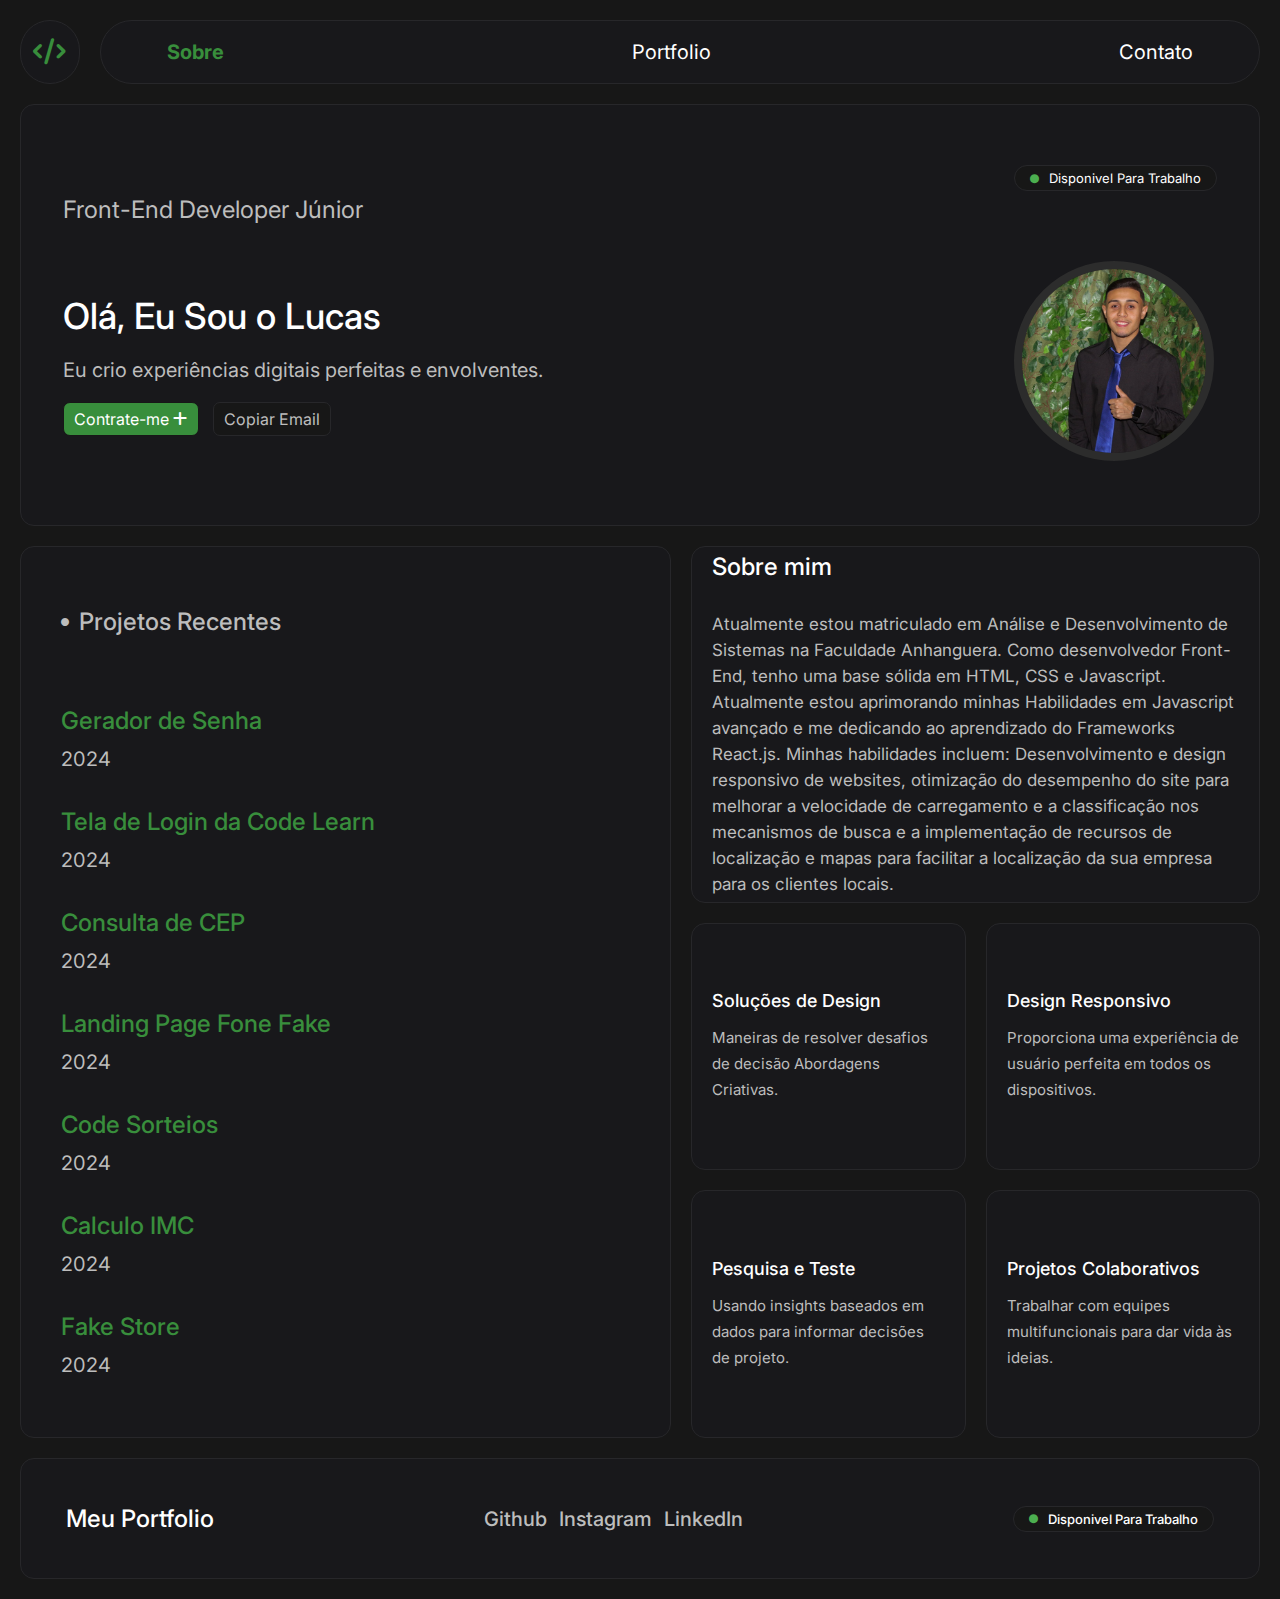
==== index.html @ e912351b "mudança no texto" ====
<!DOCTYPE html>
<html lang="pt-BR">
<head>
    <meta charset="UTF-8">
    <meta name="viewport" content="width=device-width, initial-scale=1.0">
    <link rel="stylesheet" href="https://cdnjs.cloudflare.com/ajax/libs/font-awesome/6.5.2/css/all.min.css"/>
    <link rel="stylesheet" href="./assets/Css/style.css"/>
    <title>Portfolio #01 | Lucas Oliveira</title>
</head>
<body>
    <nav>
        <div class="logo">
            <i class="fa-solid fa-code"></i>
        </div>
        <div class="links">
            <a href="#area-sobre" class="active">Sobre</a>
            <a href="#area-trabalho">Portfolio</a>
            <a href="#area-contato">Contato</a>
        </div>
    </nav>

    <div class="about">
        <div class="left">
            <h3>Front-End Developer Júnior</h3>
            <div class="info">
                <h2>Olá, Eu Sou o Lucas</h2>
                <p>Eu crio experiências digitais perfeitas e envolventes.</p>
            <div class="buttons">
                <button class="hire"><a href="./contato.html">
                    Contrate-me <i class="fa-solid fa-plus"></i>
                </a>
                </button>
                <button class="email" id="btn-copiar">Copiar Email</button>
                
                </div>
            </div>
        </div>
        <div class="right">
            <a href="https://wa.me/5511954993461" class="online"><i class="fa-solid fa-circle"></i>
            Disponivel Para Trabalho</a>
            <img src="./assets/imagens/Foto de Perfil.jpeg"/>
        </div>
    </div>

    <div class="works" id="area-trabalho">
        <div class="left">
            <h3><i class="fa-solid fa-circle"></i>
            Projetos Recentes</h3>
            <div class="works-list">
                <div class="item">
                    <div class="work-info">
                        <a href="https://geradordesenha.site/" class="active">Gerador de Senha</a>
                        <p>2024</p>
                    </div>
                    
                </div>
                <div class="item">
                    <div class="work-info">
                        <a href="https://lucasoliveira52.github.io/Tela-de-login-Code-Learn/" class="active">Tela de Login da Code Learn</a>
                        <p>2024</p>
                    </div>
                    
                </div>
                <div class="item">
                    <div class="work-info">
                        <a href="https://lucasoliveira52.github.io/Consulta-de-CEP/" class="active">Consulta de CEP</a>
                        <p>2024</p>
                    </div>

                </div>
                <div class="item">
                    <div class="work-info">
                        <a href="https://lucasoliveira52.github.io/FoneFake-LandingPage/" class="active">Landing Page Fone Fake</a>
                        <p>2024</p>
                    </div>
                    
                </div>
                <div class="item">
                    <div class="work-info">
                        <a href="https://lucasoliveira52.github.io/CodeSorteios/" class="active">Code Sorteios</a>
                        <p>2024</p>
                    </div>
                    
                </div>
                <div class="item">
                    <div class="work-info">
                        <a href="https://lucasoliveira52.github.io/Calculo-IMC/" class="active">Calculo IMC</a>
                        <p>2024</p>
                    </div>
                    
                </div>
                <div class="item">
                    <div class="work-info">
                        <a href="https://lucasoliveira52.github.io/Fake-Store/" class="active">Fake Store</a>
                        <p>2024</p>
                    </div>
                    
                </div>
                


            </div>
        </div>
        <div class="right">
            <div class="item" id="area-sobre">
                <a href="">Sobre mim</a>
                <p>Atualmente estou matriculado em Análise e 
                    Desenvolvimento de Sistemas na Faculdade 
                    Anhanguera. Como desenvolvedor Front-End, 
                    tenho uma base sólida em HTML, CSS e 
                    Javascript. Atualmente estou aprimorando 
                    minhas Habilidades em Javascript avançado
                     e me dedicando ao aprendizado
                      do Frameworks React.js.
                    Minhas habilidades incluem: Desenvolvimento 
                    e design responsivo de websites, 
                    otimização do desempenho do site para melhorar
                    a velocidade de carregamento e a classificação nos 
                    mecanismos de busca e a implementação de recursos de localização 
                    e mapas para facilitar a localização da sua empresa
                    para os clientes locais.</p>
            </div>
            <div class="item">
                <a href="https://wa.me/5511954993461">Soluções de Design</a>
                <p>Maneiras de resolver desafios de decisão Abordagens Criativas.</p>
            </div>
            <div class="item">
                <a href="https://wa.me/5511954993461">Design Responsivo</a>
                <p>Proporciona uma experiência de usuário perfeita
                     em todos os dispositivos.
                </p>
            </div>
            <div class="item">
                <a href="https://wa.me/5511954993461">Pesquisa e Teste</a>
                <p>Usando insights baseados em dados para informar decisões
                    de projeto.
                </p>
            </div>
            <div class="item">
                <a href="https://wa.me/5511954993461">Projetos Colaborativos</a>
                <p>Trabalhar com equipes multifuncionais para dar vida às ideias.</p>
            </div>
        </div>
    </div>

    <footer id="area-contato">
        <a href="#area-trabalho">Meu Portfolio</a>
        <div class="socials">
            <a href="https://github.com/LucasOliveira52">Github</a>
            <a href="https://www.instagram.com/lukinhas__.04?igsh=enRjOWZibmZmN3o=">Instagram</a>
            <a href="https://www.linkedin.com/in/lucas-oliveira-ramalho">LinkedIn</a>
        </div>
        <a href="https://wa.me/5511954993461" class="online">
            <i class="fa-solid fa-circle"></i>
            Disponivel Para Trabalho</a>
    </footer>

    <script src="./assets/Javascript/script.js"></script>
</body>
</html>
---- assets/Css/style.css ----
@import url('https://fonts.googleapis.com/css2?family=Inter:wght@100..900&display=swap');

* {
    margin: 0;
    padding: 0;
    box-sizing: border-box;
    font-family: "Inter", sans-serif;
}

a {
    text-decoration: none;
    color: #FFF;
    transition: all 0.3s ease;
}

a:hover {
    color: #388e3c !important;
}

body {
    background-color: #171717;
    padding: 20px;
    animation: fadeInAnimation ease 2s;
}

nav {
    display: flex;
    gap: 20px;
}

nav .logo {
    height: 64px;
    width: 64px;
    background-color: #18181b;
    border: 1px solid #27272a;
    border-radius: 48px;
    display: flex;
    align-items: center;
    justify-content: center;
}

nav .logo i {
    font-size: 26px;
    color: #388e3c;
}

nav .links {
    height: 64px;
    display: flex;
    align-items: center;
    justify-content: space-between;
    width: 100%;
    padding: 0 66px;
    background-color: #18181b;
    border: 1px solid #27272a;
    border-radius: 48px;
}

nav .links a {
    font-size: 20px;
}

nav .links a.active {
    font-weight: bold;
    color: #388e3c;
}

.about {
    display: flex;
    align-items: center;
    justify-content: space-between;
    padding: 60px 42px;
    background-color: #18181b;
    border: 1px solid #27272a;
    border-radius: 14px;
    margin-top: 20px;
}

.about .left h3{
    color: #bdbdbd;
    font-size: 24px;
    font-weight: 400;
}

.about .left .info{
    margin-top: 70px;
    display: flex;
    flex-direction: column;
    gap: 20px;
}

.about .left .info h2{
    font-size: 36px;
    color: #FFF;
    font-weight: 500;
}

.about .left .info p{
    font-size: 20px;
    color: #bdbdbd;
}

.about .left .info .buttons{
    display: flex;
    gap: 14px;
}

.about .left .info .buttons button{
    font-size: 16px;
    padding: 6px 10px;
    border-radius: 7px;
    display: flex;
    align-items: center;
    gap: 8px;
    cursor: pointer;
    transition: all 0.3s ease;
}

.about .left .info .buttons button.hire {
    color: #FFF;
    background-color: #388e3c;
    border: 1px solid #171717;
}

.about .left .info .buttons button.hire:hover{
    background-color: #4caf50;
}

.about .left .info .buttons button.email{
    color: #bdbdbd;
    border: 1px solid #27272a;
    background-color: #171717;
}

.about .left .info .buttons button.email:hover{
    background-color: #000;
}

.about .right a.online, footer a.online{
    display: flex;
    align-items: center;
    justify-content: center;
    gap: 10px;
    background-color: #171717;
    border: 1px solid #27272a;
    padding: 4px 15px;
    border-radius: 14px;
    font-size: 13px;
}

.about .right a.online i, footer a.online i{
    color: #4caf50;
    font-size: 9px;
}

.about .right img{
    width: 200px;
    height: 200px;
    border-radius: 50%;
    border: 8px solid #2c2c2c;
    object-fit: cover;
    margin-top: 70px;
}

.works {
    display: flex;
    gap: 20px;
    margin-top: 20px;
}

.works .left{
    flex: 1;
    background-color: #18181b;
    padding: 60px 40px;
    border-radius: 14px;
    border: 1px solid #27272a;
}

.works .left h3{
    color: #bdbdbd;
    font-weight: 500;
    display: flex;
    align-items: center;
    gap: 10px;
    font-size: 24px;
}

.works .left h3 i{
    font-size: 8px;
}

.works .left .works-list{
    margin-top: 70px;
    display: flex;
    flex-direction: column;
    gap: 36px;
}

.works .left .works-list .item{
    display: flex;
    align-items: center;
    justify-content: space-between;
}

.works .left .works-list .item .work-info a{
    color: #FFF;
    font-size: 24px;
    font-weight: 500;
}

.works .left .works-list .item .work-info a.active{
    color: #388e3c;
}

.works .left .works-list .item .work-info p {
    margin-top: 12px;
    color: #bdbdbd;
    font-size: 20px;
}

.works .left .works-list .item > p{
    font-size: 20px;
    color: #bdbdbd;
}

.works .right {
    flex: 1;
    display: grid;
    grid-template-columns: 1fr 1fr;
    grid-template-rows: 40% auto;
    gap: 20px;
}

.works .right .item:first-child{
    grid-column: span 2;
}

.works .right .item{
    display: flex;
    flex-direction: column;
    justify-content: center;
    gap: 30px;
    padding: 20px;
    background-color: #18181b;
    border: 1px solid #27272a;
    border-radius: 14px;
    cursor: pointer;
    transition: all 0.3s ease;
}

.works .right .item:hover a{
    color: #388e3c;
}

.works .right .item a{
    font-size: 24px;
    font-weight: 500;
}

.works .right .item > p{
    color: #bdbdbd;
    font-size: 17px;
    line-height: 26px;
}

.works .right .item:not(:first-child){
    gap: 14px;
}

.works .right .item:not(:first-child) a{
    font-size: 18px;
}

.works .right .item:not(:first-child) p{
    font-size: 15px;
}

footer {
    margin-top: 20px;
    display: flex;
    align-items: center;
    justify-content: space-between;
    background-color: #18181b;
    border: 1px solid #27272a;
    padding: 45px;
    border-radius: 14px;
}

footer > a{
    font-size: 24px;
    font-weight: 500;
}

footer .socials{
    display: flex;
    align-items: center;
    gap: 12px;
}

footer .socials a {
    font-size: 20px;
    font-weight: 500;
    color: #bdbdbd;
}

@keyframes fadeInAnimation{
    0%{
        opacity: 0;
    }
    100%{
        opacity: 1;
    }
}

@media screen and (max-width: 1220px){
    .about{
        padding: 60px 30px;
    }

    .works{
        flex-direction: column;
    }

    .works .left, 
    .works .right .item, footer{
        padding: 40px 30px;
    }

    .works .right{
        grid-template-rows: auto auto;
    }

}

@media screen and (max-width: 992px){
    nav .links{
        padding: 0 40px;
    }

    footer > a{
        font-size: 20px;
    }

    footer .socials a{
        font-size: 16px;
    }

}

@media screen and (max-width: 768px){
    nav .links a{
        font-size: 16px;
    }
    .about{
        flex-direction: column-reverse;
        gap: 20px;
        padding: 30px;
    }
    .about .left .info{
        margin-top: 30px;
    }
    .about .right img{
        margin-top: 20px;
    }

    footer a.online{
        display: none;
    }

}

@media screen and (max-width: 576px){

    .about .left .info h2{
        font-size: 30px;
    }

    .about .left .info p, .works .left .works-list .item .work-info p,
    .works .left .works-list .item > p {
        font-size: 16px;
    }

    .about .left .info .buttons button{
        font-size: 14px;
    }

    .works .left .works-list{
        margin-top: 40px;
    }

    .works .left .works-list .item .work-info h5,
    .works .right .item a{
        font-size: 20px;
    }

    .works .right .item > p,  
    .works .right .item:not(:first-child) a{
        font-size: 15px;
    }

    .works .right .item:not(:first-child) p{
        font-size: 13px;
    }

}
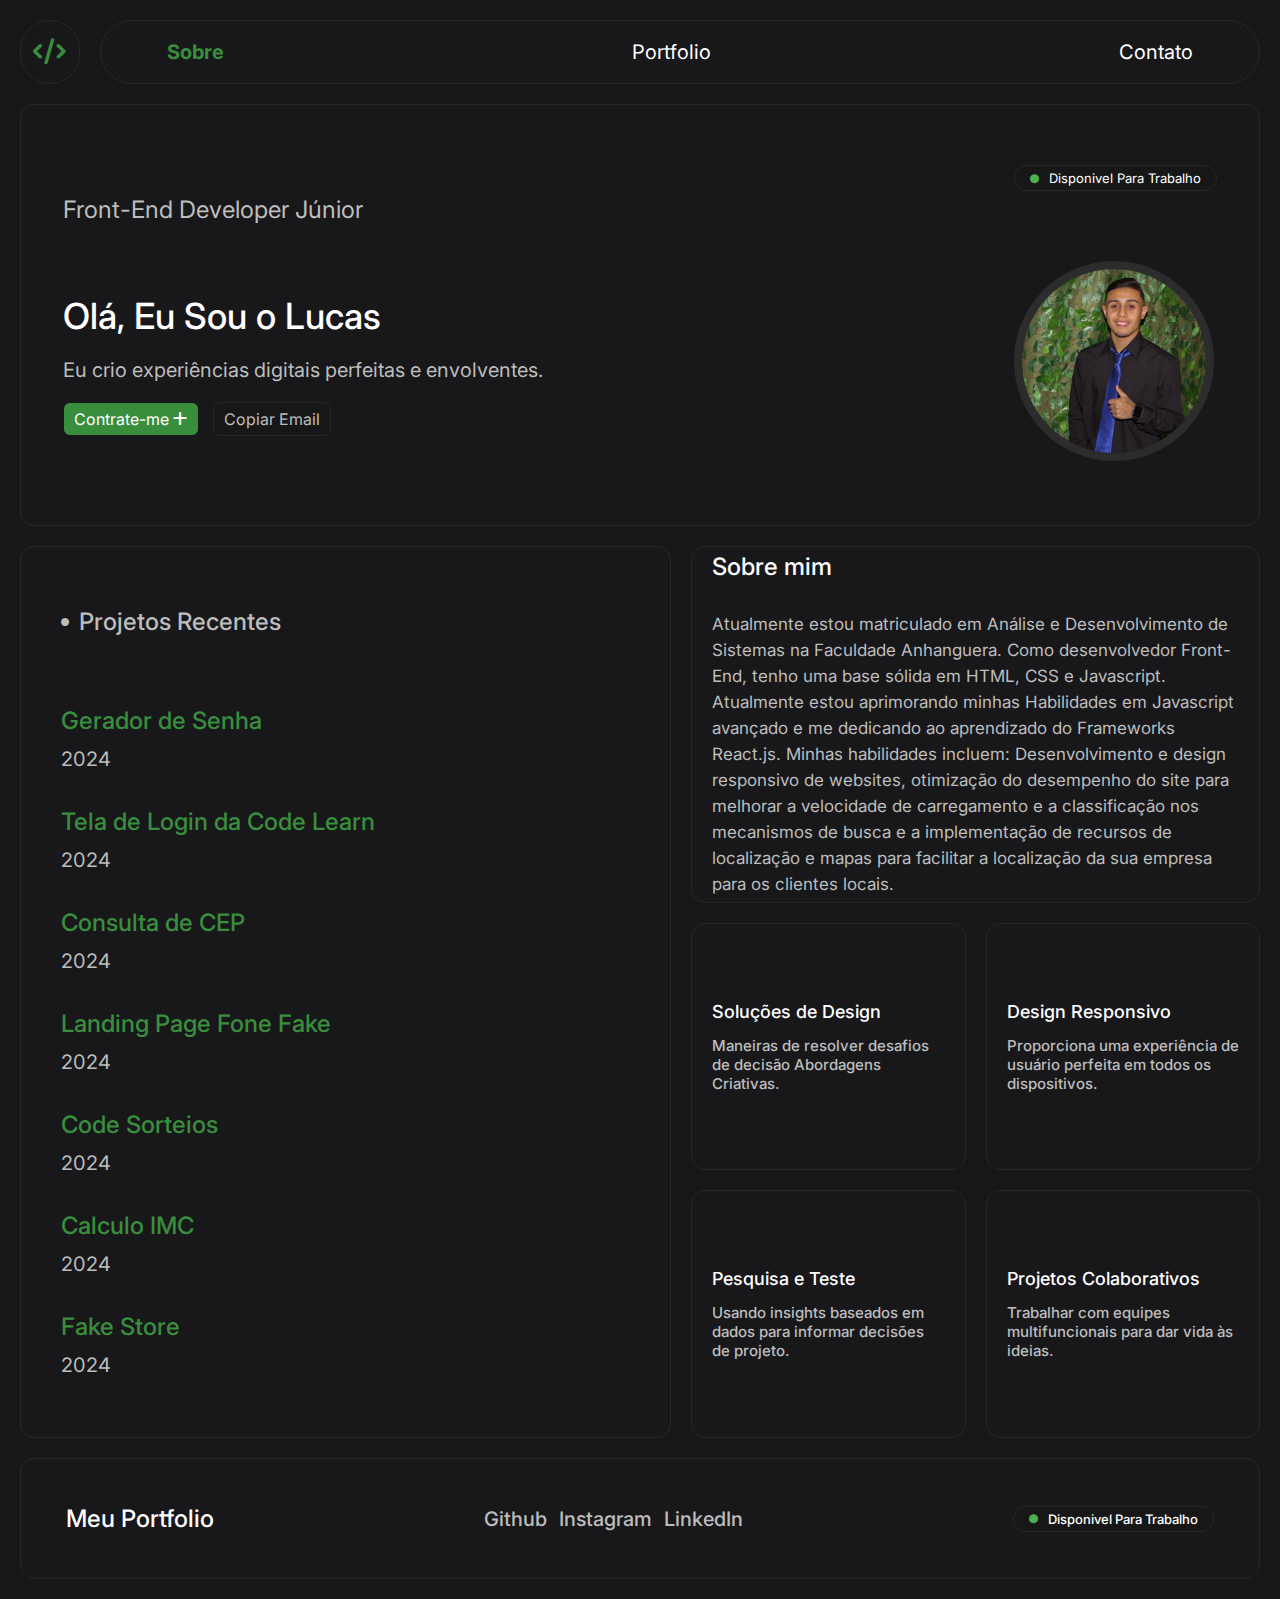
==== commit c57a084d: "alteração no código" ====
--- a/index.html
+++ b/index.html
@@ -5,7 +5,7 @@
     <meta name="viewport" content="width=device-width, initial-scale=1.0">
     <link rel="stylesheet" href="https://cdnjs.cloudflare.com/ajax/libs/font-awesome/6.5.2/css/all.min.css"/>
     <link rel="stylesheet" href="./assets/Css/style.css"/>
-    <title>Portfolio #01 | Lucas Oliveira</title>
+    <title>Portfolio | Lucas Oliveira</title>
 </head>
 <body>
     <nav>
@@ -26,7 +26,7 @@
                 <h2>Olá, Eu Sou o Lucas</h2>
                 <p>Eu crio experiências digitais perfeitas e envolventes.</p>
             <div class="buttons">
-                <button class="hire"><a href="./contato.html">
+                <button class="hire"><a href="https://lucasoliveira52.github.io/pagina-de-contato/">
                     Contrate-me <i class="fa-solid fa-plus"></i>
                 </a>
                 </button>
@@ -122,23 +122,23 @@
             </div>
             <div class="item">
                 <a href="https://wa.me/5511954993461">Soluções de Design</a>
-                <p>Maneiras de resolver desafios de decisão Abordagens Criativas.</p>
+                <a href="https://wa.me/5511954993461" class="link-whatsapp">Maneiras de resolver desafios de decisão Abordagens Criativas.</a>
             </div>
             <div class="item">
                 <a href="https://wa.me/5511954993461">Design Responsivo</a>
-                <p>Proporciona uma experiência de usuário perfeita
+                <a href="https://wa.me/5511954993461" class="link-whatsapp">Proporciona uma experiência de usuário perfeita
                      em todos os dispositivos.
-                </p>
+                </a>
             </div>
             <div class="item">
                 <a href="https://wa.me/5511954993461">Pesquisa e Teste</a>
-                <p>Usando insights baseados em dados para informar decisões
+                <a href="https://wa.me/5511954993461" class="link-whatsapp">Usando insights baseados em dados para informar decisões
                     de projeto.
-                </p>
+                </a>
             </div>
             <div class="item">
                 <a href="https://wa.me/5511954993461">Projetos Colaborativos</a>
-                <p>Trabalhar com equipes multifuncionais para dar vida às ideias.</p>
+                <a href="https://wa.me/5511954993461" class="link-whatsapp">Trabalhar com equipes multifuncionais para dar vida às ideias.</a>
             </div>
         </div>
     </div>
--- a/assets/Css/style.css
+++ b/assets/Css/style.css
@@ -263,6 +263,7 @@
     line-height: 26px;
 }
 
+
 .works .right .item:not(:first-child){
     gap: 14px;
 }
@@ -273,6 +274,11 @@
 
 .works .right .item:not(:first-child) p{
     font-size: 15px;
+}
+
+.works .right .item:not(:first-child) .link-whatsapp{
+    font-size: 15px;
+    color: #bdbdbd;
 }
 
 footer {
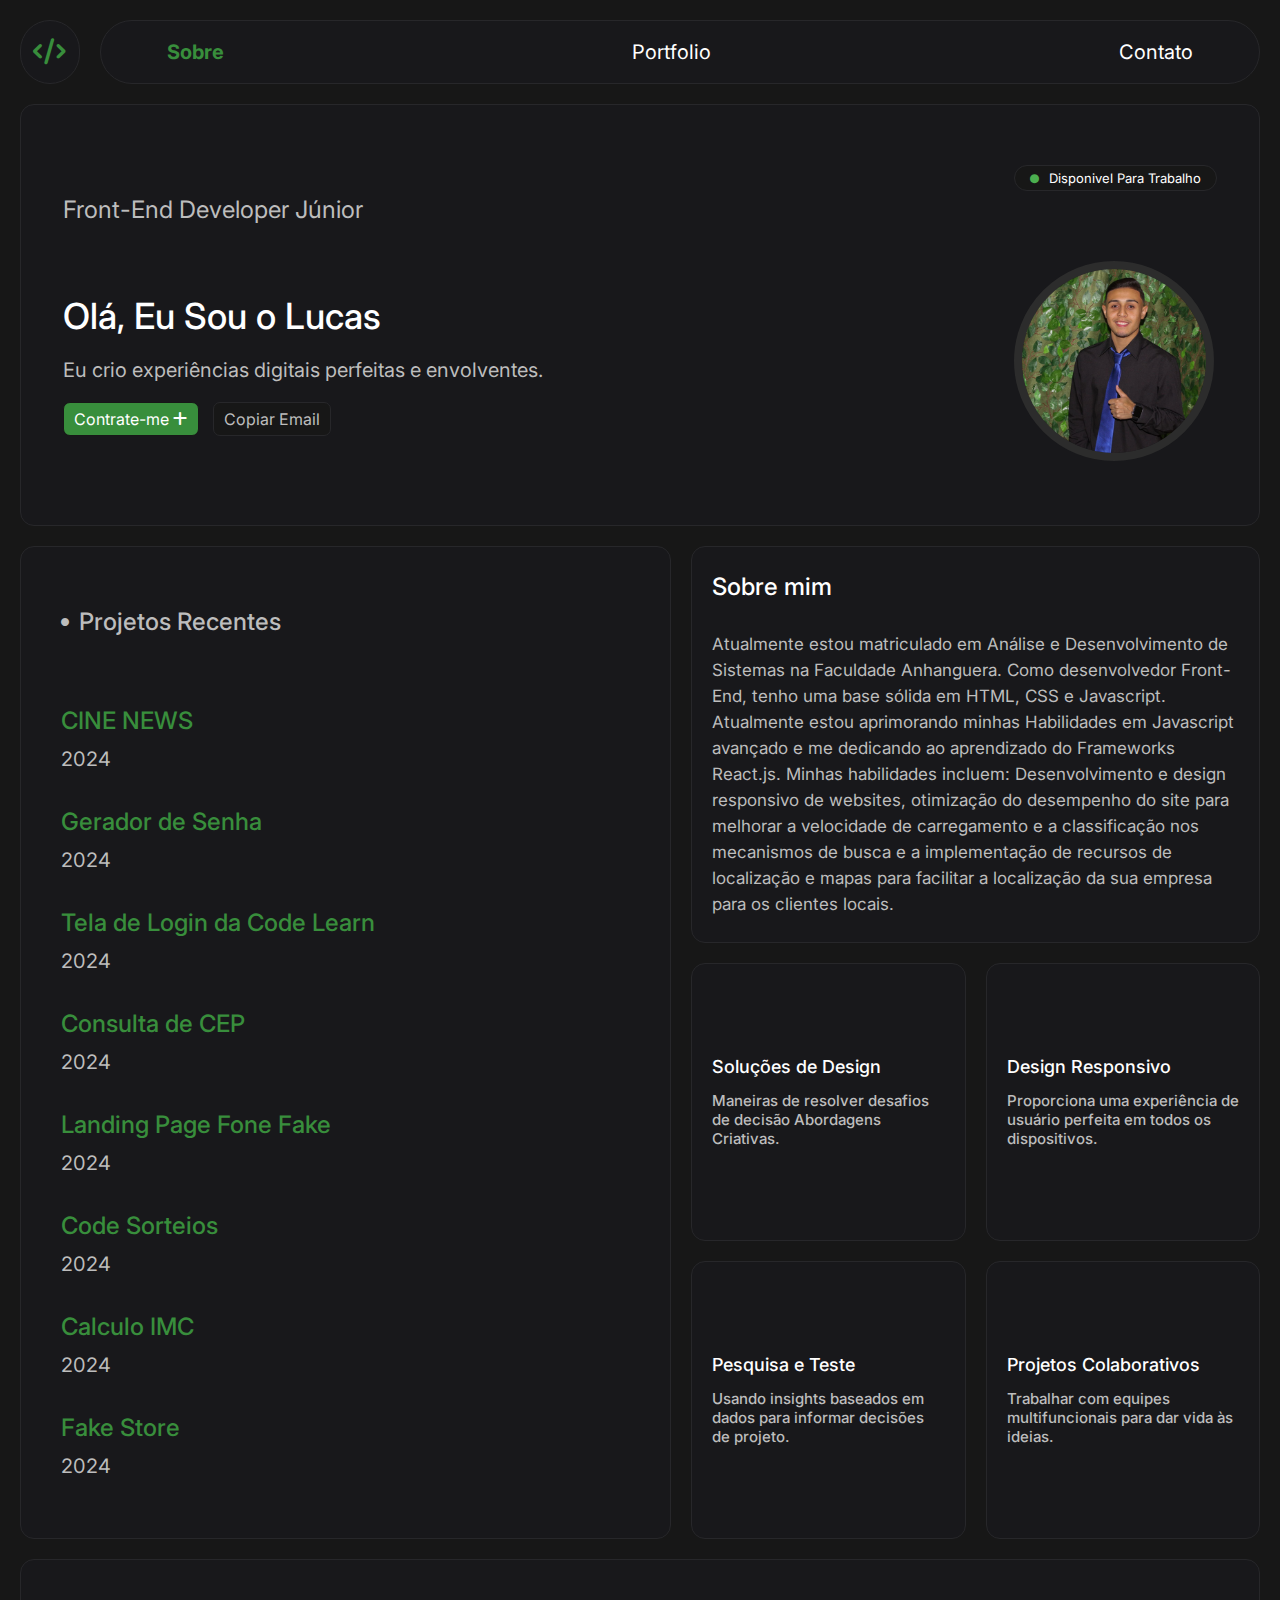
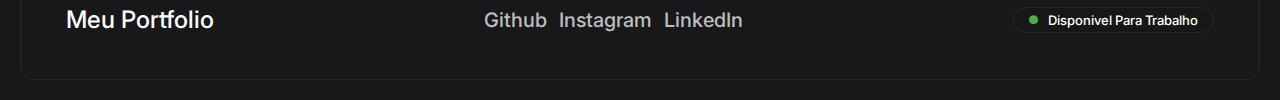
==== commit 696de3c5: "implementação de novo projeto" ====
--- a/index.html
+++ b/index.html
@@ -26,7 +26,7 @@
                 <h2>Olá, Eu Sou o Lucas</h2>
                 <p>Eu crio experiências digitais perfeitas e envolventes.</p>
             <div class="buttons">
-                <button class="hire"><a href="https://lucasoliveira52.github.io/pagina-de-contato/">
+                <button class="hire"><a href="https://lucasdev04.github.io/pagina-de-contato/">
                     Contrate-me <i class="fa-solid fa-plus"></i>
                 </a>
                 </button>
@@ -49,6 +49,13 @@
             <div class="works-list">
                 <div class="item">
                     <div class="work-info">
+                        <a href="https://cinenews.netlify.app" class="active">CINE NEWS</a>
+                        <p>2024</p>
+                    </div>
+                    
+                </div>
+                <div class="item">
+                    <div class="work-info">
                         <a href="https://geradordesenha.site/" class="active">Gerador de Senha</a>
                         <p>2024</p>
                     </div>
@@ -56,42 +63,42 @@
                 </div>
                 <div class="item">
                     <div class="work-info">
-                        <a href="https://lucasoliveira52.github.io/Tela-de-login-Code-Learn/" class="active">Tela de Login da Code Learn</a>
+                        <a href="https://lucasdev04.github.io/Tela-de-login-Code-Learn/" class="active">Tela de Login da Code Learn</a>
                         <p>2024</p>
                     </div>
                     
                 </div>
                 <div class="item">
                     <div class="work-info">
-                        <a href="https://lucasoliveira52.github.io/Consulta-de-CEP/" class="active">Consulta de CEP</a>
+                        <a href="https://lucasdev04.github.io/Consulta-de-CEP/" class="active">Consulta de CEP</a>
                         <p>2024</p>
                     </div>
 
                 </div>
                 <div class="item">
                     <div class="work-info">
-                        <a href="https://lucasoliveira52.github.io/FoneFake-LandingPage/" class="active">Landing Page Fone Fake</a>
+                        <a href="https://lucasdev04.github.io/FoneFake-LandingPage/" class="active">Landing Page Fone Fake</a>
                         <p>2024</p>
                     </div>
                     
                 </div>
                 <div class="item">
                     <div class="work-info">
-                        <a href="https://lucasoliveira52.github.io/CodeSorteios/" class="active">Code Sorteios</a>
+                        <a href="https://lucasdev04.github.io/CodeSorteios/" class="active">Code Sorteios</a>
                         <p>2024</p>
                     </div>
                     
                 </div>
                 <div class="item">
                     <div class="work-info">
-                        <a href="https://lucasoliveira52.github.io/Calculo-IMC/" class="active">Calculo IMC</a>
+                        <a href="https://lucasdev04.github.io/Calculo-IMC/" class="active">Calculo IMC</a>
                         <p>2024</p>
                     </div>
                     
                 </div>
                 <div class="item">
                     <div class="work-info">
-                        <a href="https://lucasoliveira52.github.io/Fake-Store/" class="active">Fake Store</a>
+                        <a href="https://lucasdev04.github.io/Fake-Store/" class="active">Fake Store</a>
                         <p>2024</p>
                     </div>
                     
@@ -146,7 +153,7 @@
     <footer id="area-contato">
         <a href="#area-trabalho">Meu Portfolio</a>
         <div class="socials">
-            <a href="https://github.com/LucasOliveira52">Github</a>
+            <a href="https://github.com/lucasdev04">Github</a>
             <a href="https://www.instagram.com/lukinhas__.04?igsh=enRjOWZibmZmN3o=">Instagram</a>
             <a href="https://www.linkedin.com/in/lucas-oliveira-ramalho">LinkedIn</a>
         </div>
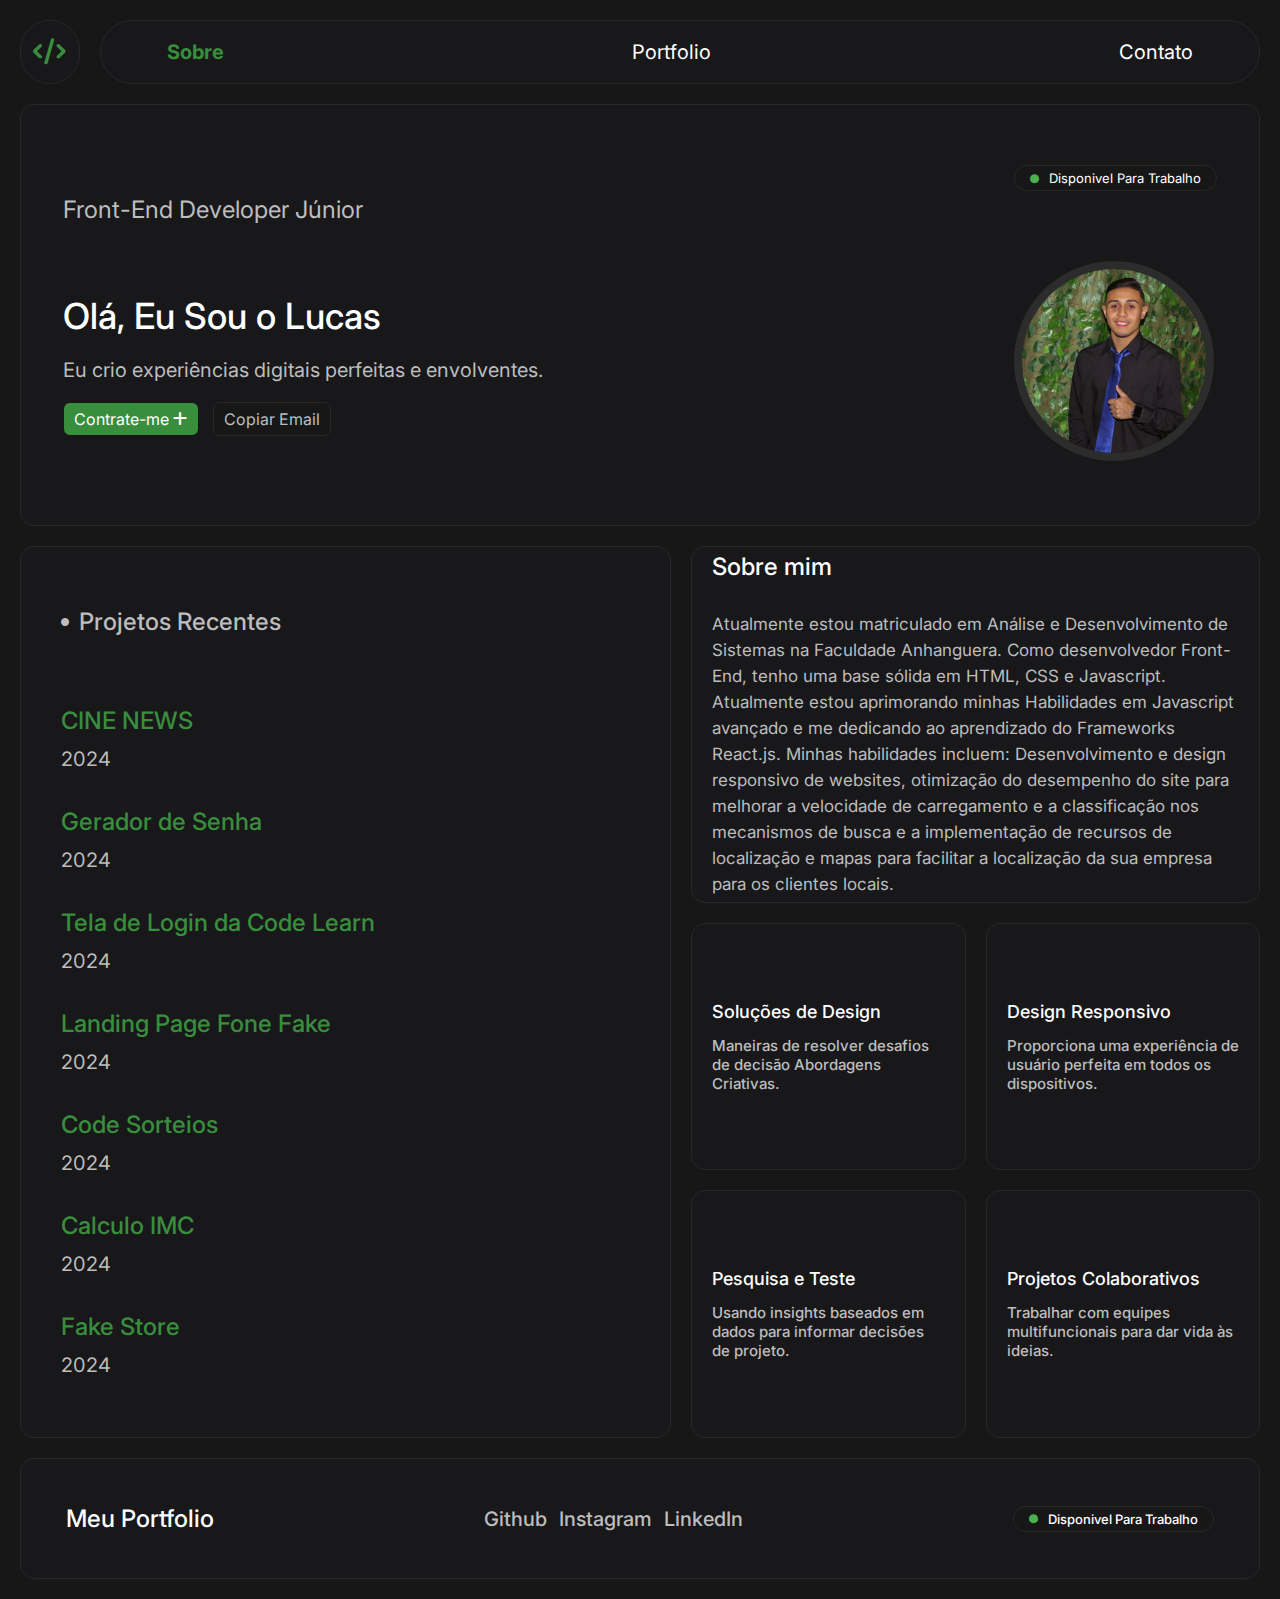
==== commit 99ba3b97: "implementação de novo projeto" ====
--- a/index.html
+++ b/index.html
@@ -67,13 +67,6 @@
                         <p>2024</p>
                     </div>
                     
-                </div>
-                <div class="item">
-                    <div class="work-info">
-                        <a href="https://lucasdev04.github.io/Consulta-de-CEP/" class="active">Consulta de CEP</a>
-                        <p>2024</p>
-                    </div>
-
                 </div>
                 <div class="item">
                     <div class="work-info">
